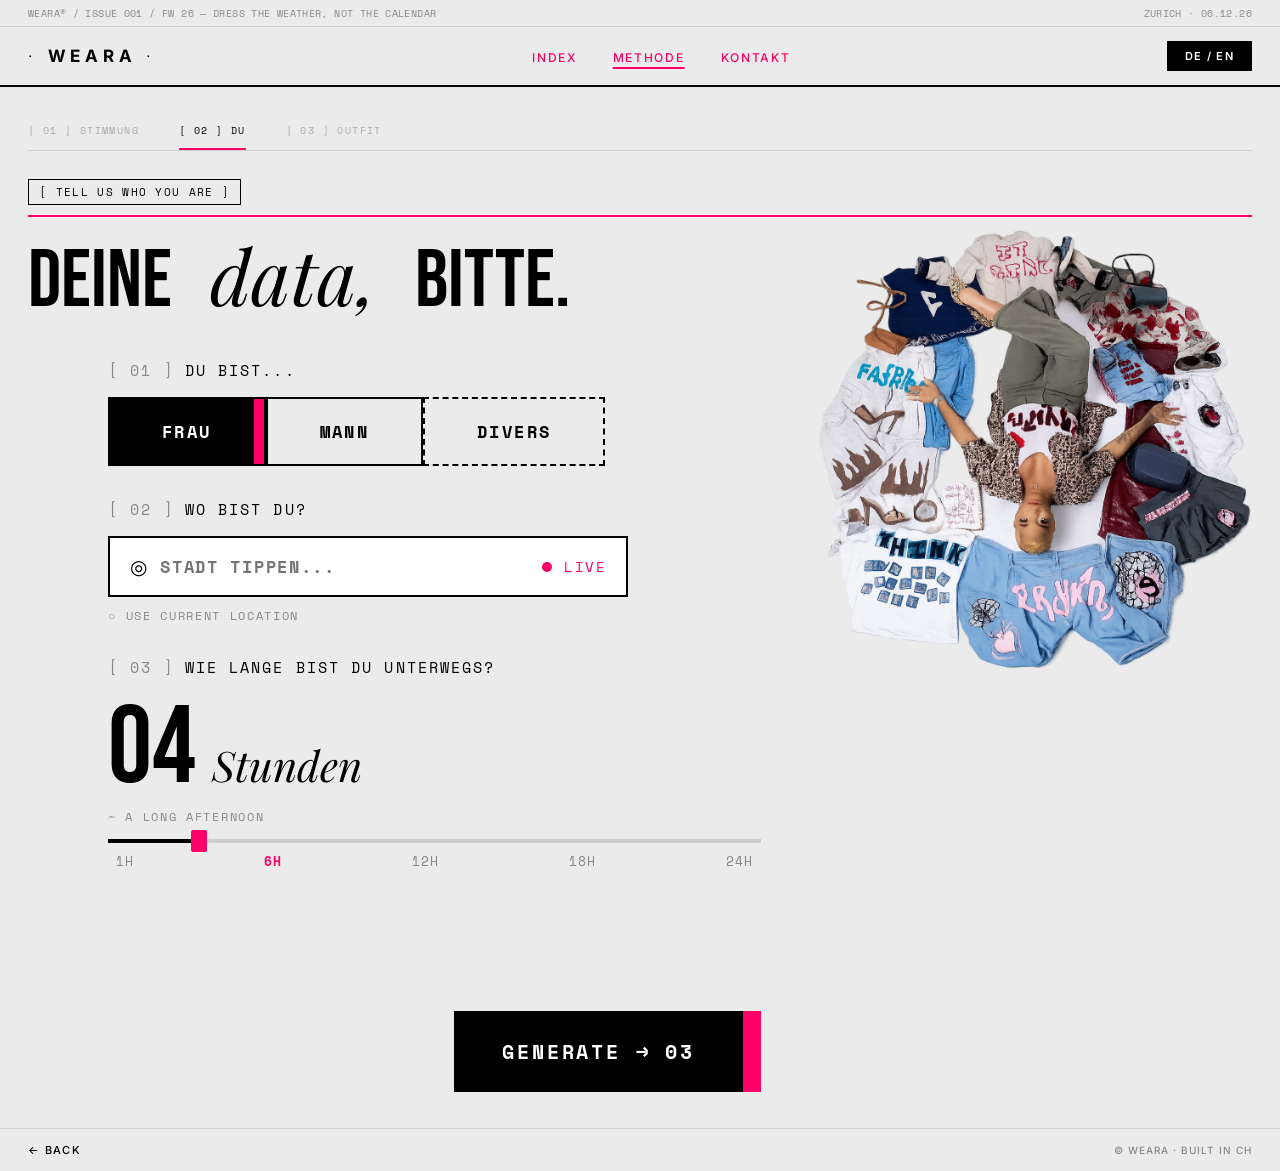
==== daten.html @ 25c810dd "Initial commit" ====
<!doctype html>
<html lang="de">
  <head>
    <meta charset="UTF-8" />
    <meta name="viewport" content="width=device-width, initial-scale=1.0" />
    <title>WEARA — Daten</title>
    <link rel="stylesheet" href="css/style.css" />
    <style>
      /* ── Step-Nav ── */
      .step-nav {
        display: flex;
        gap: 40px;
        margin-bottom: 28px;
        border-bottom: 1px solid var(--border);
        padding-bottom: 0;
      }
      .step-nav a {
        font-family: 'Space Mono', monospace;
        font-size: 10px;
        letter-spacing: 0.14em;
        text-decoration: none;
        color: #aaa;
        padding-bottom: 10px;
        display: block;
      }
      .step-nav a.active {
        color: var(--black);
        border-bottom: 2px solid var(--pink);
      }

      /* ── Headline ── */
      .daten-h1-row {
        display: flex;
        align-items: baseline;
        gap: clamp(10px, 3vw, 48px);   /* skaliert mit Viewport */
        margin-bottom: clamp(20px, 3vw, 36px);
        flex-wrap: wrap;               /* bricht um statt zu überlaufen */
      }
      .daten-h1-row .d-bold {
        font-family: 'Bebas Neue', sans-serif;
        font-size: clamp(36px, 9vw, 82px);   /* min 36px bei ~400px Viewport */
        font-weight: 400;
        line-height: 1;
      }
      .daten-h1-row .d-italic {
        font-family: 'Playfair Display', serif;
        font-style: italic;
        font-size: clamp(32px, 8vw, 76px);
        font-weight: 400;
        line-height: 1;
      }

      /* ── Step Labels ── */
      .step-label {
        font-family: 'Space Mono', monospace;
        font-size: 15px;
        letter-spacing: 0.14em;
        margin-bottom: 16px;
        color: var(--black);
        display: flex;
        align-items: center;
        gap: 10px;
      }
      .step-label .step-num-box {
        color: var(--gray);
      }

      /* ── Gender Buttons ── */
      .gender-btns {
        display: flex;
        gap: 0;
        margin-bottom: 32px;
      }
      .gender-btn {
        padding: 20px 52px;
        font-family: 'Space Mono', monospace;
        font-size: 17px;
        font-weight: 700;
        letter-spacing: 0.14em;
        cursor: pointer;
        border: 2px solid var(--black);
        background: transparent;
        color: var(--black);
        position: relative;
        transition: all 0.15s;
      }
      .gender-btn.active {
        background: var(--black);
        color: var(--white);
      }
      .gender-btn.active::after {
        content: '';
        position: absolute;
        right: 0;
        top: 0;
        bottom: 0;
        width: 10px;
        background: var(--pink);
      }
      .gender-btn.dashed {
        border-style: dashed;
      }

      /* ── Location Autocomplete ── */
      .location-wrap {
        position: relative;
        max-width: 520px;
        margin-bottom: 10px;
      }
      .location-box {
        display: flex;
        align-items: center;
        gap: 12px;
        border: 2px solid var(--black);
        padding: 16px 20px;
        background: var(--white);
      }
      .location-suggestions {
        position: absolute;
        top: 100%;
        left: 0;
        right: 0;
        background: var(--white);
        border: 2px solid var(--black);
        border-top: none;
        z-index: 200;
        display: none;
      }
      .suggestion-item {
        display: flex;
        justify-content: space-between;
        align-items: center;
        padding: 13px 20px;
        border-bottom: 1px solid rgba(0,0,0,0.08);
        cursor: pointer;
        transition: background 0.1s;
      }
      .suggestion-item:last-child { border-bottom: none; }
      .suggestion-item:hover { background: var(--bg); }
      .sug-name {
        font-family: 'Space Mono', monospace;
        font-size: 13px;
        font-weight: 700;
        letter-spacing: 0.08em;
      }
      .sug-sub {
        font-family: 'Space Mono', monospace;
        font-size: 10px;
        color: var(--gray);
        letter-spacing: 0.06em;
        text-align: right;
      }
      .suggestion-hint {
        padding: 11px 20px;
        font-family: 'Space Mono', monospace;
        font-size: 10px;
        color: var(--gray);
        letter-spacing: 0.1em;
      }
      .location-icon {
        font-size: 20px;
        flex-shrink: 0;
      }
      .location-name {
        font-family: 'Space Mono', monospace;
        font-size: 17px;
        font-weight: 700;
        letter-spacing: 0.1em;
        flex: 1;
      }
      .live-dot {
        width: 10px;
        height: 10px;
        background: var(--pink);
        border-radius: 50%;
        flex-shrink: 0;
      }
      .live-text {
        font-family: 'Space Mono', monospace;
        font-size: 14px;
        color: var(--pink);
        letter-spacing: 0.1em;
      }
      .use-location {
        font-family: 'Space Mono', monospace;
        font-size: 12px;
        letter-spacing: 0.14em;
        color: var(--gray);
        cursor: pointer;
        margin-bottom: 32px;
        display: block;
      }
      .use-location::before { content: '○  '; }

      /* ── Duration ── */
      .duration-row {
        display: flex;
        align-items: baseline;
        gap: 16px;
        margin-bottom: 4px;
      }
      .duration-num {
        font-family: 'Bebas Neue', sans-serif;
        font-size: 110px;
        line-height: 1;
      }
      .duration-unit {
        font-family: 'Playfair Display', serif;
        font-style: italic;
        font-size: 42px;
      }
      .duration-desc {
        font-family: 'Space Mono', monospace;
        font-size: 12px;
        letter-spacing: 0.14em;
        color: var(--gray);
        margin-bottom: 14px;
      }

      /* ── Slider ── */
      .slider-wrap {
        width: 100%;
      }
      .range-slider {
        -webkit-appearance: none;
        appearance: none;
        width: 100% !important;
        max-width: none !important;
        height: 4px;
        background: var(--black);
        outline: none;
        cursor: pointer;
        display: block;
      }
      .range-slider::-webkit-slider-thumb {
        -webkit-appearance: none;
        width: 16px;
        height: 22px;
        background: var(--pink);
        border-radius: 2px;
        cursor: pointer;
      }
      .range-slider::-moz-range-thumb {
        width: 16px;
        height: 22px;
        background: var(--pink);
        border-radius: 2px;
        border: none;
        cursor: pointer;
      }
      .slider-marks {
        display: flex;
        justify-content: space-between;
        width: 100%;
        margin-top: 8px;
        font-family: 'Space Mono', monospace;
        font-size: 13px;
        color: var(--gray);
        letter-spacing: 0.08em;
        padding: 0 8px;
      }
      .slider-marks span.active-mark {
        color: var(--pink);
        font-weight: 700;
      }

      /* ── Generate Button ── */
      .generate-btn-wrap {
        display: flex;
        justify-content: flex-end;
        margin-top: 140px;
      }
      .generate-btn {
        display: flex;
        align-items: stretch;
        text-decoration: none;
      }
      .generate-btn span {
        background: var(--black);
        color: var(--white);
        font-family: 'Space Mono', monospace;
        font-size: 20px;
        font-weight: 700;
        letter-spacing: 0.14em;
        padding: 26px 48px;
      }
      .generate-btn .gen-accent {
        background: var(--pink);
        width: 18px;
        padding: 0;
      }

      /* ── Validierung ── */
      .location-box.error {
        border-color: var(--pink) !important;
        animation: shake 0.35s ease;
      }
      @keyframes shake {
        0%,100% { transform: translateX(0); }
        20%     { transform: translateX(-6px); }
        50%     { transform: translateX(6px); }
        80%     { transform: translateX(-3px); }
      }
      .field-error {
        font-family: 'Space Mono', monospace;
        font-size: 10px;
        letter-spacing: 0.12em;
        color: var(--pink);
        margin-top: 6px;
        margin-bottom: 20px;
        display: none;
      }
      .field-error::before { content: '⚠  '; }

      /* ── Layout — Mobile first: kein padding-left, 1 Spalte ── */
      .daten-layout {
        display: grid;
        grid-template-columns: 1fr;
        gap: 0;
        align-items: start;
      }

      /* Foto standardmässig ausblenden (nur Desktop) */
      .daten-photo {
        display: none;
        width: 100%;
        height: 920px;
        background-color: transparent;
        background-size: contain;
        background-position: top center;
        background-repeat: no-repeat;
        margin-top: -260px;
      }

      /* ── Desktop ≥ 1000px — 2-Spalten mit Padding ── */
      @media (min-width: 1000px) {
        .daten-layout {
          grid-template-columns: 3fr 2fr;
          gap: 56px;
          padding-left: 80px;
        }
        .daten-photo { display: block; }
      }

      /* ── Mobile/Tablet ≤ 999px ── */
      @media (max-width: 999px) {
        .step-nav {
          gap: 16px;
          overflow-x: auto;
          padding-bottom: 8px;
        }
        /* Step-Labels kleiner — sonst überläuft "WIE LANGE BIST DU UNTERWEGS?" */
        .step-label { font-size: 11px; letter-spacing: 0.1em; }
        .gender-btns { flex-wrap: wrap; }
        .gender-btn {
          padding: 14px 20px;
          font-size: 14px;
          flex: 1;
          min-width: 80px;
        }
        .location-wrap { max-width: 100%; }
        .duration-num  { font-size: 80px; }
        .generate-btn-wrap {
          margin-top: 48px;
          justify-content: stretch;
        }
        .generate-btn {
          width: 100%;
        }
        .generate-btn span {
          font-size: 16px;
          padding: 20px 28px;
          flex: 1;
          text-align: center;
        }
        .slider-wrap { width: 100%; }
      }
    </style>
  </head>
  <body id="page-daten">

    <!-- NAVIGATION -->
    <div class="nav-wrapper">
      <div class="info-bar">
        <span>WEARA® / ISSUE 001 / FW 26 — DRESS THE WEATHER, NOT THE CALENDAR</span>
        <span id="dateTime"></span>
      </div>
      <nav class="main-nav">
        <a href="index.html" class="logo">WEARA</a>
        <ul class="nav-links">
          <li><a href="index.html">INDEX</a></li>
          <li><a href="mood.html" class="active">METHODE</a></li>
          <li><a href="kontakt.html">KONTAKT</a></li>
        </ul>
        <button class="nav-btn" id="langBtn">DE / EN</button>
      </nav>
    </div>

    <!-- PAGE CONTENT -->
    <main class="page">

      <!-- Sub-Step Navigation -->
      <nav class="step-nav">
        <a href="mood.html">[ 01 ] STIMMUNG</a>
        <a href="daten.html" class="active">[ 02 ] DU</a>
        <a href="outfit.html">[ 03 ] OUTFIT</a>
      </nav>

      <div class="tag-label">[ TELL US WHO YOU ARE ]</div>
      <div class="tag-label-line" style="margin-bottom: 20px;"></div>

      <!-- Headline: alle drei Wörter in einer Zeile -->
      <div class="daten-h1-row">
        <span class="d-bold">DEINE</span>
        <span class="d-italic">data,</span>
        <span class="d-bold">bitte.</span>
      </div>

      <div class="daten-layout">

        <!-- LEFT: Form -->
        <div>

          <!-- Step 01: Gender -->
          <div class="step-label">
            <span class="step-num-box">[ 01 ]</span> DU BIST...
          </div>
          <div class="gender-btns">
            <button class="gender-btn active" data-value="frau">FRAU</button>
            <button class="gender-btn" data-value="mann">MANN</button>
            <button class="gender-btn dashed" data-value="divers">DIVERS</button>
          </div>

          <!-- Step 02: Location -->
          <div class="step-label">
            <span class="step-num-box">[ 02 ]</span> WO BIST DU?
          </div>
          <div class="location-wrap">
            <div class="location-box">
              <span class="location-icon">◎</span>
              <input
                type="text"
                id="locationText"
                placeholder="STADT TIPPEN..."
                class="location-name"
                autocomplete="off"
                style="border:none; outline:none; background:transparent; width:100%; font-family:'Space Mono',monospace; font-size:17px; font-weight:700; letter-spacing:0.1em; text-transform:uppercase; cursor:text;"
              />
              <span class="live-dot"></span>
              <span class="live-text">LIVE</span>
            </div>
            <div class="location-suggestions" id="locationSuggestions"></div>
          </div>
          <span class="use-location" id="getLocation">USE CURRENT LOCATION</span>
          <p class="field-error" id="locationError">STANDORT BITTE EINGEBEN</p>

          <!-- Step 03: Duration -->
          <div class="step-label">
            <span class="step-num-box">[ 03 ]</span> WIE LANGE BIST DU UNTERWEGS?
          </div>
          <div class="duration-row">
            <span class="duration-num" id="durationNum">04</span>
            <span class="duration-unit serif-italic">Stunden</span>
          </div>
          <div class="duration-desc" id="durationDesc">~ A LONG AFTERNOON</div>

          <div class="slider-wrap">
            <input type="range" class="range-slider" id="durationSlider" min="1" max="24" value="4">
            <div class="slider-marks">
              <span>1H</span>
              <span>6H</span>
              <span>12H</span>
              <span>18H</span>
              <span>24H</span>
            </div>
          </div>
          <p class="field-error" id="durationError">MINDESTENS 1 STUNDE ANGEBEN</p>

          <!-- Generate Button -->
          <div class="generate-btn-wrap">
            <div id="generateBtn" class="generate-btn" style="cursor:pointer;">
              <span>GENERATE → 03</span>
              <div class="gen-accent"></div>
            </div>
          </div>

        </div>

        <!-- RIGHT: Image -->
        <div>
          <div class="daten-photo" style="background-image: url('img/daten.png');"></div>
        </div>

      </div>
    </main>

    <!-- BOTTOM NAV / FOOTER -->
    <div class="bottom-nav">
      <a href="mood.html">← BACK</a>
      <span class="page-info">© WEARA · BUILT IN CH</span>
    </div>

    <script src="js/script.js" type="module"></script>
  </body>
</html>
---- css/style.css ----
@import url('https://fonts.googleapis.com/css2?family=Bebas+Neue&family=Playfair+Display:ital,wght@1,400;1,700&family=Inter:wght@300;400;500;600&family=Space+Mono:wght@400;700&display=swap');

:root {
  --pink: #FF0066;
  --black: #000000;
  --white: #FFFFFF;
  --bg: #EBEBEB;
  --gray: #888;
  --border: rgba(0,0,0,0.12);
}

*, *::before, *::after {
  margin: 0;
  padding: 0;
  box-sizing: border-box;
}

html {
  height: 100%;
  overflow-x: hidden;   /* verhindert Viewport-Ausdehnung durch überlaufende Elemente */
}

body {
  background: var(--bg);
  font-family: 'Inter', system-ui, sans-serif;
  color: var(--black);
  font-size: 14px;
  min-height: 100vh;
  display: flex;
  flex-direction: column;
  overflow-x: hidden;
}

/* ================================================
   NAVIGATION
================================================ */

.nav-wrapper {
  position: sticky;
  top: 0;
  z-index: 1000;
  background: var(--bg);
}

.info-bar {
  display: flex;
  justify-content: space-between;
  align-items: center;
  padding: 6px 28px;
  font-family: 'Space Mono', monospace;
  font-size: 9.5px;
  letter-spacing: 0.04em;
  color: var(--gray);
  border-bottom: 1px solid var(--border);
}

.main-nav {
  display: flex;
  align-items: center;
  justify-content: space-between;
  padding: 14px 28px;
  border-bottom: 2px solid var(--black);
}

.logo {
  font-family: 'Inter', sans-serif;
  font-weight: 700;
  font-size: 17px;
  letter-spacing: 0.28em;
  text-decoration: none;
  color: var(--black);
}

.logo::before { content: '· '; font-weight: 300; }
.logo::after  { content: ' ·'; font-weight: 300; }

.nav-links {
  list-style: none;
  display: flex;
  gap: 36px;
}

.nav-links a {
  text-decoration: none;
  color: var(--pink);
  font-size: 12px;
  font-weight: 500;
  letter-spacing: 0.14em;
}

.nav-links a.active {
  text-decoration: underline;
  text-decoration-thickness: 1.5px;
  text-underline-offset: 5px;
}

.nav-btn {
  background: var(--black);
  color: var(--white);
  border: none;
  padding: 8px 18px;
  font-size: 11px;
  font-weight: 600;
  letter-spacing: 0.12em;
  cursor: pointer;
  font-family: 'Inter', sans-serif;
}

/* ================================================
   MAIN & BOTTOM NAV
================================================ */

main.page {
  flex: 1;
  padding: 36px 28px;
}

.bottom-nav {
  display: flex;
  justify-content: space-between;
  align-items: center;
  padding: 14px 28px;
  border-top: 1px solid var(--border);
  font-size: 11px;
  letter-spacing: 0.12em;
  font-weight: 500;
  background: var(--bg);
}

.bottom-nav a {
  text-decoration: none;
  color: var(--black);
}

.bottom-nav a:hover { color: var(--pink); }

.page-info {
  color: var(--gray);
  font-size: 10px;
  letter-spacing: 0.1em;
}

/* ================================================
   SHARED COMPONENTS
================================================ */

.tag-label {
  display: inline-block;
  font-family: 'Space Mono', monospace;
  font-size: 11px;
  letter-spacing: 0.12em;
  padding: 4px 10px;
  border: 1px solid var(--black);
  margin-bottom: 10px;
}

.tag-label-line {
  width: 100%;
  height: 2px;
  background: var(--pink);
  margin-bottom: 20px;
}

.serif-italic {
  font-family: 'Playfair Display', serif;
  font-style: italic;
}

.text-pink { color: var(--pink); }

.btn-primary {
  display: inline-block;
  background: var(--black);
  color: var(--white);
  border: 2px solid var(--pink);
  padding: 18px 36px;
  font-size: 15px;
  font-weight: 700;
  letter-spacing: 0.15em;
  cursor: pointer;
  text-decoration: none;
  font-family: 'Inter', sans-serif;
}

.btn-primary:hover { opacity: 0.88; }

.btn-black {
  display: inline-block;
  background: var(--black);
  color: var(--white);
  border: none;
  padding: 12px 22px;
  font-size: 11px;
  font-weight: 600;
  letter-spacing: 0.12em;
  cursor: pointer;
  text-decoration: none;
  font-family: 'Inter', sans-serif;
}

/* ================================================
   INDEX PAGE
================================================ */

.index-layout {
  display: grid;
  grid-template-columns: 5fr 6fr;
  gap: 0;
  min-height: 72vh;
  position: relative;
}

.index-left {
  display: flex;
  flex-direction: column;
  padding-right: 40px;
}

.hero-headline {
  font-family: 'Bebas Neue', sans-serif;
  font-weight: 400;
  display: flex;
  flex-direction: column;
  gap: 0;
  flex: 1;
}

.h-was {
  font-size: clamp(80px, 10.5vw, 148px);
  line-height: 0.85;
}

.h-mid {
  font-family: 'Playfair Display', serif;
  font-style: italic;
  font-size: clamp(56px, 7.2vw, 102px);
  line-height: 0.9;
  margin-bottom: -6px;
}

.h-an {
  font-size: clamp(120px, 16vw, 220px);
  line-height: 0.85;
  margin-top: 8px;
}

.pink-bar-h {
  display: block;
  width: 72px;
  height: 3px;
  background: var(--pink);
  margin: 6px 0;
}

.h-mid + .pink-bar-h {
  margin-top: 28px;
}

.hero-tagline {
  padding-top: 28px;
}

.hero-tagline p {
  font-family: 'Playfair Display', serif;
  font-style: italic;
  font-size: 15px;
  line-height: 1.6;
  margin-bottom: 24px;
  color: #222;
  max-width: 380px;
}

.index-right {
  overflow: hidden;
  position: relative;
}

.hero-photo {
  width: 100%;
  height: 100%;
  min-height: 480px;
  background-color: #bbb;
  background-size: cover;
  background-position: center;
  display: block;
}

/* "ANSWERED IN 3 STEPS" overlay — standardmässig versteckt, nur auf sehr breiten Screens */
.answered-tag {
  display: none;
  position: absolute;
  bottom: 100px;
  left: 44%;
  transform: translateX(-50%) rotate(-10deg);
  background: var(--bg);
  border: 2px solid var(--pink);
  padding: 10px 22px;
  font-family: 'Space Mono', monospace;
  font-size: 18px;
  letter-spacing: 0.18em;
  color: var(--pink);
  z-index: 10;
  white-space: nowrap;
  grid-column: 1 / -1;
}
@media (min-width: 1200px) {
  .answered-tag { display: block; }
}

/* Pinker Kreis-Badge auf dem Bild */
@keyframes pulse {
  0%   { transform: scale(1); }
  50%  { transform: scale(1.12); }
  100% { transform: scale(1); }
}

.circle-badge {
  position: absolute;
  bottom: 24px;
  right: 20px;
  width: 160px;
  height: 160px;
  background: var(--pink);
  border-radius: 50%;
  display: flex;
  flex-direction: column;
  align-items: center;
  justify-content: center;
  text-align: center;
  color: var(--white);
  font-family: 'Inter', sans-serif;
  font-size: 13px;
  font-weight: 700;
  line-height: 1.4;
  padding: 16px;
  z-index: 2;
  animation: pulse 2s ease-in-out infinite;
  cursor: default;
}

.circle-badge .excl {
  font-size: 22px;
  letter-spacing: 0.05em;
  margin-top: 4px;
}

/* CTA Button mit pinkem Akzent-Streifen */
.cta-wrapper {
  display: flex;
  align-items: stretch;
}

.cta-accent {
  width: 18px;
  background: var(--pink);
  flex-shrink: 0;
}

/* Footer */
.site-footer {
  border-top: 1px solid var(--border);
  padding: 12px 28px;
  font-family: 'Space Mono', monospace;
  font-size: 9.5px;
  letter-spacing: 0.08em;
  color: var(--gray);
  text-align: right;
}

/* ================================================
   MOOD PAGE
================================================ */

.mood-h1 {
  font-family: 'Bebas Neue', sans-serif;
  font-size: clamp(60px, 7.5vw, 96px);
  font-weight: 400;
  line-height: 0.88;
}

.mood-subline {
  font-family: 'Playfair Display', serif;
  font-style: italic;
  font-size: 19px;
  color: #444;
  margin-top: 6px;
  margin-bottom: 32px;
}

.mood-cards {
  display: grid;
  grid-template-columns: repeat(3, 1fr);
  gap: 16px;
}

.mood-card {
  cursor: pointer;
}

.mood-card-photo {
  width: 100%;
  height: 260px;
  background-color: #bbb;
  background-size: cover;
  background-position: center;
  position: relative;
  outline: 3px solid transparent;
  transition: outline-color 0.15s;
}

.mood-card.active .mood-card-photo {
  outline-color: var(--pink);
}

.mood-card-label {
  font-family: 'Bebas Neue', sans-serif;
  font-size: 22px;
  font-weight: 400;
  margin-top: 9px;
  letter-spacing: 0.04em;
  transition: color 0.15s;
}

.mood-card.active .mood-card-label {
  color: var(--pink);
}

/* ================================================
   DATEN PAGE
================================================ */

.daten-layout {
  display: grid;
  grid-template-columns: 1fr 1fr;
  gap: 56px;
  align-items: start;
}

.daten-h1 {
  font-family: 'Bebas Neue', sans-serif;
  font-size: clamp(52px, 6.5vw, 86px);
  font-weight: 400;
  line-height: 0.91;
  margin-bottom: 38px;
}

.daten-h1 .serif-italic {
  font-size: clamp(44px, 5.5vw, 72px);
}

.daten-photo {
  width: 100%;
  height: 440px;
  background-color: #bbb;
  background-size: cover;
  background-position: center;
}

.form-step {
  margin-bottom: 32px;
}

.step-header {
  display: flex;
  align-items: center;
  gap: 10px;
  margin-bottom: 10px;
}

.step-num {
  font-size: 10px;
  color: var(--gray);
  letter-spacing: 0.06em;
}

.step-q {
  font-size: 10px;
  letter-spacing: 0.2em;
  font-weight: 600;
  color: #333;
}

.gender-btns {
  display: flex;
  gap: 6px;
}

.gender-btn {
  padding: 9px 20px;
  font-size: 11px;
  font-weight: 700;
  letter-spacing: 0.12em;
  border: 2px solid var(--black);
  background: transparent;
  cursor: pointer;
  font-family: 'Inter', sans-serif;
  transition: all 0.15s;
}

.gender-btn.active {
  background: var(--black);
  color: var(--white);
}

.location-box {
  display: inline-flex;
  align-items: center;
  gap: 10px;
  border: 1px solid var(--black);
  padding: 10px 14px;
  font-size: 13px;
  font-weight: 500;
  letter-spacing: 0.06em;
  cursor: pointer;
}

.location-dot {
  width: 8px;
  height: 8px;
  background: var(--pink);
  border-radius: 50%;
  flex-shrink: 0;
}

.live-badge {
  font-size: 9px;
  font-weight: 700;
  letter-spacing: 0.15em;
  color: var(--gray);
  border: 1px solid var(--gray);
  padding: 1px 5px;
}

.location-alt-link {
  display: block;
  font-size: 10px;
  color: var(--gray);
  letter-spacing: 0.1em;
  text-decoration: underline;
  cursor: pointer;
  margin-top: 7px;
}

.duration-display {
  display: flex;
  align-items: baseline;
  gap: 8px;
  margin-bottom: 10px;
}

.duration-num {
  font-family: 'Bebas Neue', sans-serif;
  font-size: 84px;
  font-weight: 400;
  line-height: 1;
}

.duration-unit {
  font-family: 'Playfair Display', serif;
  font-style: italic;
  font-size: 28px;
}

.range-slider {
  -webkit-appearance: none;
  appearance: none;
  width: 100%;
  max-width: 300px;
  height: 2px;
  background: linear-gradient(to right, var(--pink) 33%, #ccc 33%);
  outline: none;
  cursor: pointer;
  display: block;
}

.range-slider::-webkit-slider-thumb {
  -webkit-appearance: none;
  width: 14px;
  height: 14px;
  background: var(--pink);
  border-radius: 50%;
  cursor: pointer;
}

.range-slider::-moz-range-thumb {
  width: 14px;
  height: 14px;
  background: var(--pink);
  border-radius: 50%;
  border: none;
  cursor: pointer;
}

.slider-labels {
  display: flex;
  justify-content: space-between;
  max-width: 300px;
  margin-top: 5px;
  font-size: 9px;
  color: var(--gray);
  letter-spacing: 0.08em;
}

/* ================================================
   OUTFIT PAGE
================================================ */

.outfit-layout {
  display: grid;
  grid-template-columns: 260px 1fr;
  gap: 0;
  min-height: 72vh;
  margin: -36px -28px;
}

.weather-panel {
  background: var(--black);
  color: var(--white);
  padding: 32px 24px;
  display: flex;
  flex-direction: column;
}

.weather-temp {
  font-family: 'Bebas Neue', sans-serif;
  font-size: 100px;
  line-height: 1;
}

.weather-type {
  font-size: 11px;
  letter-spacing: 0.2em;
  font-weight: 600;
  margin-top: 4px;
}

.weather-desc {
  font-size: 10px;
  color: #aaa;
  line-height: 1.5;
  margin-top: 4px;
}

.weather-stats {
  display: flex;
  gap: 20px;
  margin-top: 24px;
}

.weather-stat .val {
  font-family: 'Bebas Neue', sans-serif;
  font-size: 30px;
  display: block;
}

.weather-stat .lbl {
  font-size: 9px;
  color: #aaa;
  letter-spacing: 0.1em;
}

.weather-duration {
  font-family: 'Playfair Display', serif;
  font-style: italic;
  font-size: 12px;
  color: #aaa;
  margin-top: auto;
  padding-top: 24px;
}

.outfit-content {
  padding: 32px 36px;
}

.outfit-tag {
  font-size: 10px;
  letter-spacing: 0.2em;
  color: var(--gray);
  margin-bottom: 16px;
}

.outfit-h1 {
  font-family: 'Bebas Neue', sans-serif;
  font-size: clamp(48px, 5.5vw, 72px);
  font-weight: 400;
  line-height: 0.9;
  margin-bottom: 32px;
}

.outfit-h1 .serif-italic {
  font-size: clamp(40px, 4.5vw, 60px);
}

.items-grid {
  display: grid;
  grid-template-columns: repeat(4, 1fr);
  gap: 16px 12px;
}

.item-card {
  display: flex;
  flex-direction: column;
  align-items: center;
  cursor: pointer;
}

.item-img {
  width: 100%;
  aspect-ratio: 1;
  background: #d8d8d8;
  margin-bottom: 7px;
  display: flex;
  align-items: center;
  justify-content: center;
  overflow: hidden;
  transition: opacity 0.15s;
}

.item-card:hover .item-img { opacity: 0.8; }

.item-img img {
  width: 100%;
  height: 100%;
  object-fit: contain;
}

.item-label {
  font-size: 9px;
  letter-spacing: 0.15em;
  font-weight: 600;
  text-align: center;
  color: #333;
}

/* ================================================
   KONTAKT PAGE
================================================ */

.kontakt-layout {
  display: grid;
  grid-template-columns: 1fr 1.7fr;
  gap: 60px;
  align-items: start;
}

.kontakt-h1 {
  font-family: 'Bebas Neue', sans-serif;
  font-size: clamp(60px, 7.5vw, 96px);
  font-weight: 400;
  line-height: 0.87;
}

.kontakt-sub {
  font-size: 12px;
  letter-spacing: 0.04em;
  color: #333;
  margin-top: 14px;
  line-height: 1.6;
}

.kontakt-sub .pink { color: var(--pink); }

.form-field {
  margin-bottom: 14px;
}

.field-label {
  display: block;
  font-size: 9px;
  letter-spacing: 0.2em;
  color: var(--gray);
  margin-bottom: 5px;
}

.field-input {
  width: 100%;
  border: 1px solid #ccc;
  background: var(--white);
  padding: 10px 12px;
  font-size: 13px;
  font-family: 'Inter', sans-serif;
  outline: none;
  transition: border-color 0.15s;
}

.field-input:focus { border-color: var(--black); }

.role-btns {
  display: flex;
  gap: 6px;
  flex-wrap: wrap;
}

.role-btn {
  padding: 7px 16px;
  font-size: 10px;
  font-weight: 600;
  letter-spacing: 0.1em;
  border: 1px solid var(--black);
  background: transparent;
  cursor: pointer;
  font-family: 'Inter', sans-serif;
  transition: all 0.15s;
}

.role-btn.active {
  background: var(--black);
  color: var(--white);
}

.mehr-label {
  font-size: 9px;
  letter-spacing: 0.2em;
  color: var(--gray);
  margin-bottom: 7px;
  margin-top: 20px;
}

.field-textarea {
  width: 100%;
  border: 1px solid #ccc;
  background: var(--white);
  padding: 12px;
  font-size: 13px;
  font-family: 'Inter', sans-serif;
  resize: none;
  outline: none;
  min-height: 110px;
  transition: border-color 0.15s;
}

.field-textarea:focus { border-color: var(--black); }

.form-footer {
  display: flex;
  align-items: center;
  justify-content: space-between;
  margin-top: 14px;
  gap: 16px;
}

.privacy-note {
  font-size: 13px;
  color: #aaa;
  font-style: italic;
  letter-spacing: 0.03em;
}

/* ================================================
   RESPONSIVE — Tablet  ≤ 900px
================================================ */

@media (max-width: 900px) {

  /* ── Nav: in zwei Zeilen umbrechen ── */
  .main-nav {
    flex-wrap: wrap;
    padding: 10px 20px;
    gap: 0;
    row-gap: 6px;
  }
  .logo    { flex: 1; }
  .nav-btn { order: 2; padding: 6px 14px; font-size: 10px; align-self: center; line-height: 1; }
  .nav-links {
    order: 3;
    flex: 0 0 100%;
    gap: 24px;
    padding: 8px 0 2px;
    border-top: 1px solid var(--border);
  }
  .nav-links a { font-size: 11px; }

  /* ── Index: Spalten & Headline ── */
  .index-layout {
    grid-template-columns: 1fr;
    row-gap: 0;
  }
  .index-left { padding-right: 0; padding-bottom: 0; }
  .hero-tagline { padding-bottom: 56px; }   /* Abstand zwischen Button und Foto */

  /* Headline-Grössen auf Tablet verkleinern */
  .h-was { font-size: clamp(60px, 9vw, 110px); }
  .h-mid { font-size: clamp(44px, 6.5vw, 80px); }
  .h-an  { font-size: clamp(80px, 12vw, 160px); }

  .hero-photo { min-height: 280px; }
  .cta-accent { display: none; }

  /* ── Kontakt ── */
  .kontakt-layout { grid-template-columns: 1fr; gap: 28px; }

  /* ── Outfit ── */
  .outfit-layout {
    grid-template-columns: 1fr;
    margin: -36px -28px 0;
  }
  .weather-panel {
    flex-direction: row;
    flex-wrap: wrap;
    gap: 20px;
    align-items: center;
    padding: 24px 28px;
  }
  .weather-temp     { font-size: 72px; }
  .weather-stats    { margin-top: 0; }
  .weather-duration { margin-top: 0; padding-top: 0; }

  /* ── Mood ── */
  .mood-cards { grid-template-columns: repeat(2, 1fr); }
  .items-grid { grid-template-columns: repeat(2, 1fr); }
}

/* ================================================
   RESPONSIVE — Mobile  ≤ 600px
================================================ */

@media (max-width: 600px) {

  /* ── Info-Bar ausblenden ── */
  .info-bar { display: none; }

  /* ── Page shell ── */
  main.page   { padding: 20px 16px; }
  .bottom-nav { padding: 12px 16px; }
  .tag-label  { font-size: 10px; }

  /* ── Nav (kompakter als 900px) ── */
  .main-nav  { padding: 10px 16px; }
  .nav-links { gap: 18px; }
  .nav-btn   { padding: 4px 10px; font-size: 9px; letter-spacing: 0.06em; }

  /* ── INDEX ── */
  .h-was { font-size: 62px; }
  .h-mid { font-size: 44px; }
  .h-an  { font-size: 84px; }
  .index-left { padding-bottom: 24px; }
  .hero-photo { min-height: 220px; }
  .circle-badge {
    width: 100px; height: 100px;
    font-size: 10px; bottom: 10px; right: 10px;
  }
  .circle-badge .excl { font-size: 14px; }
  .btn-primary { padding: 14px 20px; font-size: 13px; }

  /* ── MOOD ── */
  .mood-h1      { font-size: 52px; }
  .mood-subline { font-size: 15px; margin-bottom: 20px; }
  .mood-cards   { grid-template-columns: 1fr; }
  .mood-card-photo { height: 190px; }

  /* ── OUTFIT ── */
  .outfit-layout {
    margin: -20px -16px 0;
  }
  .weather-panel {
    gap: 12px;
    padding: 18px 16px;
  }
  .weather-temp     { font-size: 56px; }
  .weather-stats    { gap: 14px; }
  .weather-duration { width: 100%; }
  .outfit-content   { padding: 20px 16px; }
  .outfit-h1        { font-size: 34px; margin-bottom: 16px; }

  /* ── KONTAKT ── */
  .kontakt-h1  { font-size: 50px; }
  .kontakt-layout { gap: 18px; }
  .form-footer { flex-direction: column; align-items: flex-start; gap: 12px; }
  .btn-black   { width: 100%; text-align: center; padding: 14px; }
}
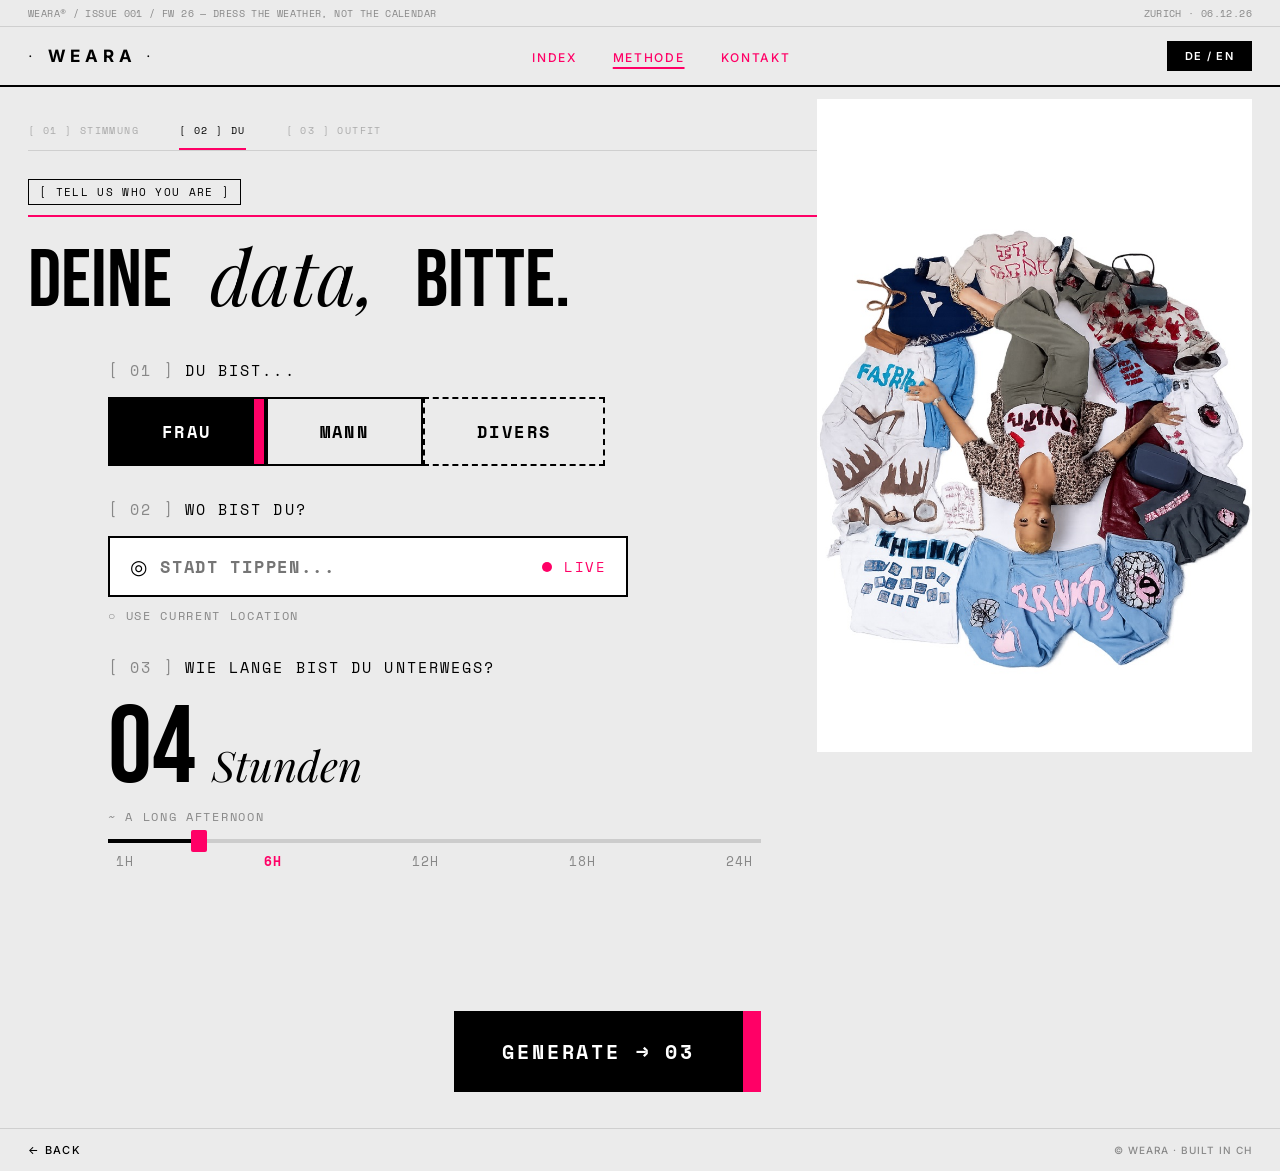
==== commit d810a100: "optimize images, fix references" ====
--- a/daten.html
+++ b/daten.html
@@ -488,7 +488,7 @@
 
         <!-- RIGHT: Image -->
         <div>
-          <div class="daten-photo" style="background-image: url('img/daten.png');"></div>
+          <div class="daten-photo" style="background-image: url('img/daten.jpg');"></div>
         </div>
 
       </div>
